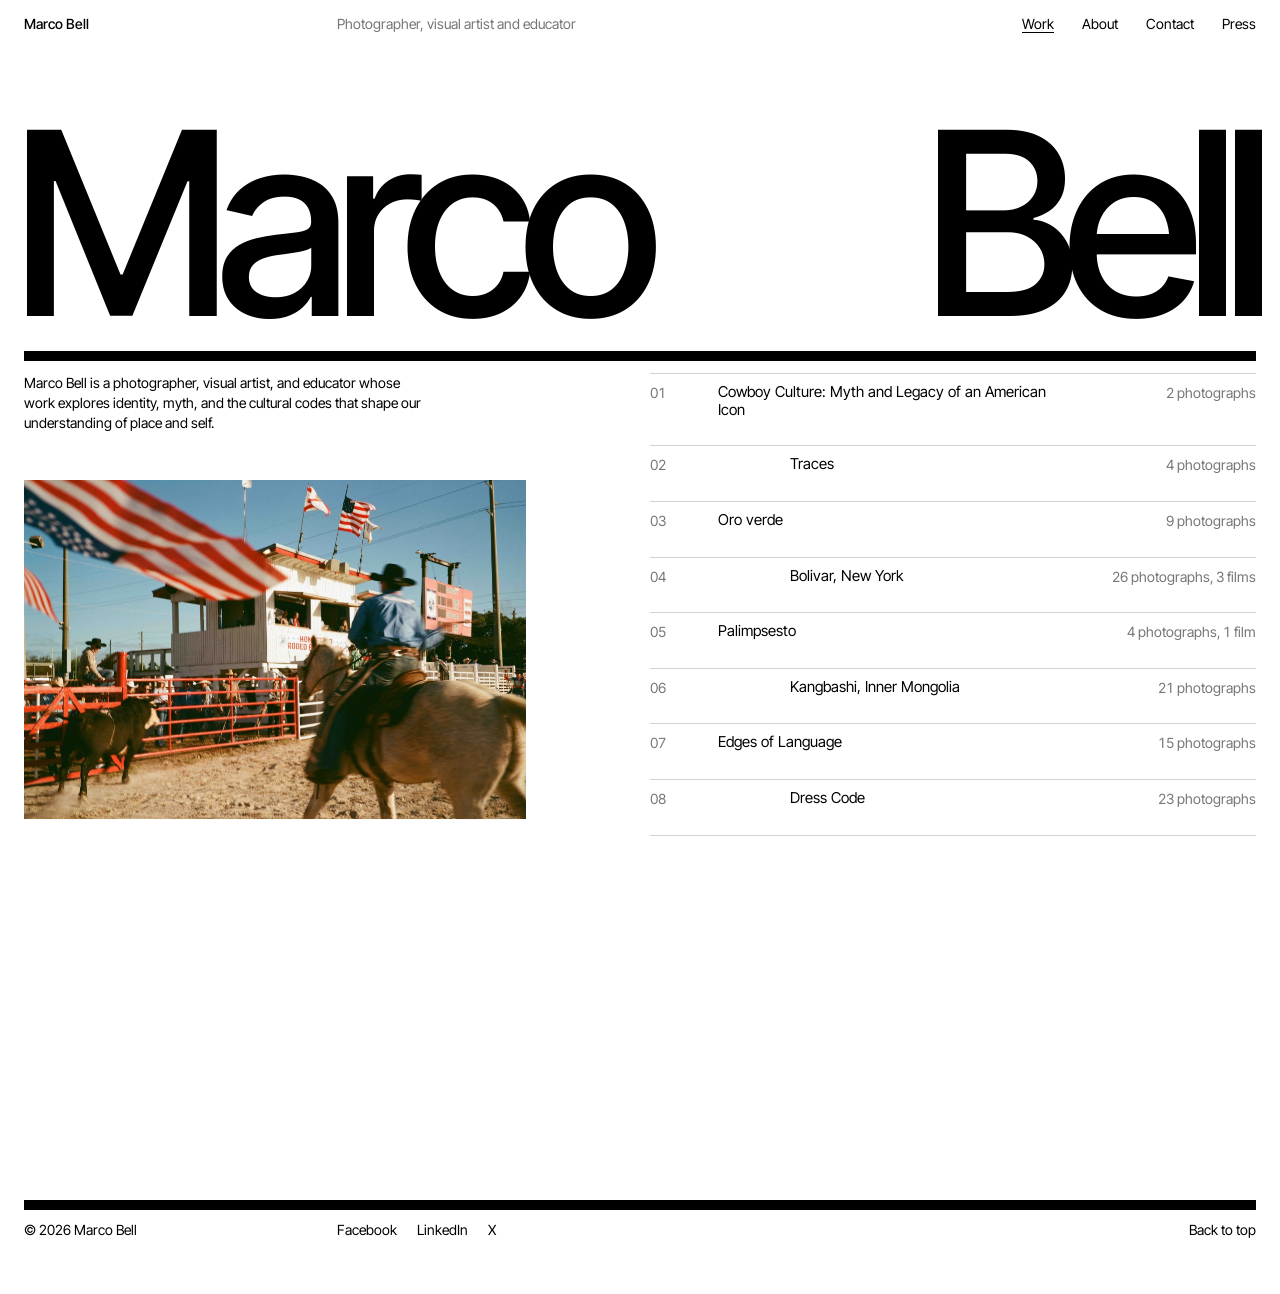
==== index.html @ 45a2f98d "marcobell.com static site Co-Authored-By: Claude Opus 5.5 <noreply@anthropic.com> Claude-Session: ht" ====
<!doctype html>
<html lang="en">
<head>
<meta charset="utf-8">
<meta name="viewport" content="width=device-width, initial-scale=1">
<title>Marco Bell</title>
<meta name="description" content="Marco Bell is a photographer, visual artist, and educator whose work explores identity, myth, and the cultural codes that shape our understanding of place and self.">
<meta property="og:title" content="Marco Bell">
<meta property="og:description" content="Marco Bell is a photographer, visual artist, and educator whose work explores identity, myth, and the cultural codes that shape our understanding of place and self.">
<meta property="og:image" content="https://marcobell.com/images/bolivarny/cover.jpg">
<link rel="preload" href="/assets/fonts/inter-tight-latin-400-normal.woff2" as="font" type="font/woff2" crossorigin>
<link rel="stylesheet" href="/assets/site.css">
</head>
<body class="index">
<a class="skip" href="#main">Skip to content</a>
<header class="top grid">
  <a class="name" href="/">Marco Bell</a>
  <p class="role">Photographer, visual artist and educator</p>
  <nav aria-label="Main"><a href="/" aria-current="page">Work</a><a href="/about">About</a><a href="/contact">Contact</a><a href="/press">Press</a></nav>
</header>
<main id="main">
<section class="home">
<p class="bigname lead" aria-hidden="true"><span>Marco</span><span>Bell</span></p>
<div class="bar"></div>
<div class="grid home-grid">
  <p class="intro">Marco Bell is a photographer, visual artist, and educator whose work explores identity, myth, and the cultural codes that shape our understanding of place and self.</p>
  <div class="stage" aria-hidden="true"><img src="/images/cowboy/cover.jpg" width="2479" height="1689" alt="" data-i="0" class="on" decoding="async"><img src="/images/traces/cover.jpg" width="1380" height="2048" alt="" data-i="1" decoding="async"><img src="/images/oro-verde/cover.jpg" width="1817" height="1440" alt="" data-i="2" decoding="async"><img src="/images/bolivarny/cover.jpg" width="1495" height="1200" alt="" data-i="3" decoding="async"><img src="/images/palimpsesto/cover.jpg" width="787" height="626" alt="" data-i="4" decoding="async"><img src="/images/kangbashi/cover.jpg" width="787" height="525" alt="" data-i="5" decoding="async"><img src="/images/edges-of-language/cover.jpg" width="1798" height="1200" alt="" data-i="6" decoding="async"><img src="/images/dresscode/cover.jpg" width="2430" height="3640" alt="" data-i="7" decoding="async"></div>
  <div class="index">
    <h1 class="sr">Work</h1>
    <ol class="works">
<li><a href="/cowboy" data-i="0"><span class="pn">01</span><span class="t">Cowboy Culture: Myth and Legacy of an American Icon</span><span class="c">2 photographs</span><img class="thumb" src="/images/cowboy/cover.jpg" width="2479" height="1689" alt="" loading="lazy" decoding="async"></a></li>
<li><a href="/traces" data-i="1"><span class="pn">02</span><span class="t">Traces</span><span class="c">4 photographs</span><img class="thumb" src="/images/traces/cover.jpg" width="1380" height="2048" alt="" loading="lazy" decoding="async"></a></li>
<li><a href="/oro-verde" data-i="2"><span class="pn">03</span><span class="t">Oro verde</span><span class="c">9 photographs</span><img class="thumb" src="/images/oro-verde/cover.jpg" width="1817" height="1440" alt="" loading="lazy" decoding="async"></a></li>
<li><a href="/bolivarny" data-i="3"><span class="pn">04</span><span class="t">Bolivar, New York</span><span class="c">26 photographs, 3 films</span><img class="thumb" src="/images/bolivarny/cover.jpg" width="1495" height="1200" alt="" loading="lazy" decoding="async"></a></li>
<li><a href="/palimpsesto" data-i="4"><span class="pn">05</span><span class="t">Palimpsesto</span><span class="c">4 photographs, 1 film</span><img class="thumb" src="/images/palimpsesto/cover.jpg" width="787" height="626" alt="" loading="lazy" decoding="async"></a></li>
<li><a href="/kangbashi" data-i="5"><span class="pn">06</span><span class="t">Kangbashi, Inner Mongolia</span><span class="c">21 photographs</span><img class="thumb" src="/images/kangbashi/cover.jpg" width="787" height="525" alt="" loading="lazy" decoding="async"></a></li>
<li><a href="/edges-of-language" data-i="6"><span class="pn">07</span><span class="t">Edges of Language</span><span class="c">15 photographs</span><img class="thumb" src="/images/edges-of-language/cover.jpg" width="1798" height="1200" alt="" loading="lazy" decoding="async"></a></li>
<li><a href="/dresscode" data-i="7"><span class="pn">08</span><span class="t">Dress Code</span><span class="c">23 photographs</span><img class="thumb" src="/images/dresscode/cover.jpg" width="2430" height="3640" alt="" loading="lazy" decoding="async"></a></li>
    </ol>
  </div>
</div>
</section>
</main>
<footer class="bottom">
  <div class="bar"></div>
  <div class="grid foot">
    <span>© 2026 Marco Bell</span>
    <span class="social"><a href="https://facebook.com/marcobellprojects" rel="me noopener" target="_blank">Facebook</a><a href="https://www.linkedin.com/in/marcobellphotographer" rel="me noopener" target="_blank">LinkedIn</a><a href="https://twitter.com/bellmarco" rel="me noopener" target="_blank">X</a></span>
    <a class="totop" href="#main">Back to top</a>
  </div>
  
</footer>
<script src="/assets/site.js" defer></script>
</body>
</html>
---- assets/site.css ----
/* marcobell.com: black and white, one grotesk, a strict 12-column grid */
@font-face { font-family: "Inter Tight"; font-style: normal; font-weight: 400; font-display: swap; src: url("fonts/inter-tight-latin-400-normal.woff2") format("woff2"); }
@font-face { font-family: "Inter Tight"; font-style: normal; font-weight: 500; font-display: swap; src: url("fonts/inter-tight-latin-500-normal.woff2") format("woff2"); }
@font-face { font-family: "Inter Tight"; font-style: italic; font-weight: 400; font-display: swap; src: url("fonts/inter-tight-latin-400-italic.woff2") format("woff2"); }
:root {
  --paper: #ffffff;
  --ink: #000000;
  --grey: #767676;
  --hair: #d4d4d4;
  --pad: 24px;
  --gap: 20px;
  --font: "Inter Tight", "Helvetica Neue", Helvetica, Arial, sans-serif;
}

*, *::before, *::after { box-sizing: border-box; }
html { -webkit-text-size-adjust: 100%; scroll-behavior: smooth; }
body {
  margin: 0;
  background: var(--paper);
  color: var(--ink);
  font: 400 14px/1.4 var(--font);
  font-feature-settings: "ss01", "cv11";
  -webkit-font-smoothing: antialiased;
}
img { display: block; max-width: 100%; height: auto; }
a { color: inherit; text-decoration: none; }
p { margin: 0; }
::selection { background: var(--ink); color: var(--paper); }
:focus-visible { outline: 2px solid var(--ink); outline-offset: 3px; }

.sr, .skip:not(:focus) {
  position: absolute; width: 1px; height: 1px; overflow: hidden;
  clip: rect(0 0 0 0); white-space: nowrap;
}
.skip:focus { position: fixed; top: 8px; left: 8px; z-index: 10; background: var(--ink); color: var(--paper); padding: 8px 12px; }

.grid {
  display: grid;
  grid-template-columns: repeat(12, minmax(0, 1fr));
  column-gap: var(--gap);
  padding: 0 var(--pad);
}
.bar { height: 10px; background: var(--ink); margin: 0 var(--pad); }
.pn { color: var(--grey); font-variant-numeric: tabular-nums; }

/* Header */
.top { padding-top: 14px; padding-bottom: 14px; align-items: baseline; }
.top .name { grid-column: 1 / 4; font-weight: 500; }
.top .role { grid-column: 4 / 8; color: var(--grey); }
.top nav { grid-column: 8 / 13; display: flex; justify-content: flex-end; gap: 28px; }
.top nav a[aria-current="page"], .top nav a:hover { text-decoration: underline; text-underline-offset: 3px; }

/* The name, set large */
.bigname {
  display: flex; justify-content: space-between;
  margin: 0; padding: 0 var(--pad);
  font-size: 20vw; font-weight: 500; line-height: .74;
  letter-spacing: -.065em;
  overflow: hidden;
}
.bigname span { display: block; padding-bottom: .06em; }
.bigname span:first-child { margin-left: -.045em; }
.bigname span:last-child { margin-right: -.01em; }
.bigname.lead { margin-top: 9vh; margin-bottom: 18px; }

/* Home */
.home-grid { margin-top: 12px; row-gap: 48px; align-items: start; }
.home .intro { grid-column: 1 / 5; grid-row: 1; max-width: 30em; }
.home .stage {
  grid-column: 1 / 6; grid-row: 2;
  position: sticky; top: 24px;
  height: min(64vh, 620px);
}
.stage img {
  position: absolute; inset: 0; width: 100%; height: 100%;
  object-fit: contain; object-position: left top;
  opacity: 0; transition: opacity .18s linear;
}
.stage img.on { opacity: 1; }
.home .index { grid-column: 7 / 13; grid-row: 1 / 3; }

.works, .presslist { list-style: none; margin: 0; padding: 0; border-bottom: 1px solid var(--hair); }
.works li, .presslist li { border-top: 1px solid var(--hair); }
.works a, .presslist a, .presslist .row {
  display: grid; grid-template-columns: 3.5rem 1fr auto; column-gap: 12px;
  padding: 9px 8px 26px; margin: 0 -8px;
}
.works .t, .presslist .t { font-size: 15px; line-height: 1.2; max-width: 22em; }
.works li:nth-child(even) .t { padding-left: 4.5rem; }
.works .c, .presslist .c { color: var(--grey); text-align: right; font-variant-numeric: tabular-nums; }
.works .thumb { display: none; }
@media (hover: hover) {
  .works a:hover, .presslist a:hover { background: var(--ink); color: var(--paper); }
  .works a:hover .pn, .works a:hover .c, .presslist a:hover .pn, .presslist a:hover .c { color: var(--paper); }
}
.works a:focus-visible { background: var(--ink); color: var(--paper); outline-offset: 0; }
.works a:focus-visible .pn, .works a:focus-visible .c { color: var(--paper); }

/* Project rooms */
.room, .simple { margin-top: 9vh; }
.room-head { padding-top: 12px; padding-bottom: 14vh; align-items: start; }
.room-head .pn { grid-column: 1 / 2; padding-top: .4em; }
.room-head h1 {
  grid-column: 2 / 11; margin: 0;
  font-size: clamp(40px, 6.6vw, 112px); font-weight: 500;
  line-height: .95; letter-spacing: -.045em;
  max-width: 13em;
}
.simple .room-head h1 { grid-column: 1 / 11; }
.room-head .meta { grid-column: 11 / 13; text-align: right; color: var(--grey); padding-top: .4em; }
.readlink { display: block; color: var(--ink); margin-top: 6px; text-decoration: underline; text-underline-offset: 3px; }

.walltext { margin-bottom: 16vh; }
.walltext .col, .simple .col { grid-column: 7 / 12; font-size: 16px; line-height: 1.55; max-width: 36rem; }
.walltext p + p, .simple .col p + p { margin-top: 1em; }
.walltext .credit { color: var(--grey); font-size: 14px; margin-top: 2em; }
.plates + .walltext { margin-top: 16vh; margin-bottom: 0; }

.plates { row-gap: 140px; align-items: start; }
.plate, .film { grid-column: var(--c); margin: 0; }
.plate img { max-height: 88vh; width: auto; }
.plate.tall img { width: 100%; }
figcaption { display: flex; gap: 16px; margin-top: 8px; font-size: 12px; line-height: 1.35; }
.film .frame { position: relative; aspect-ratio: 16 / 9; background: #f2f2f2; }
.film iframe { position: absolute; inset: 0; width: 100%; height: 100%; border: 0; }

.pager { margin-top: 20vh; }
.pager .grid { padding-top: 10px; }
.pager a { display: grid; grid-template-columns: 3.5rem 1fr; row-gap: 2px; padding: 0 8px 24px; margin: 0 -8px; }
.pager .prev { grid-column: 1 / 7; }
.pager .next { grid-column: 7 / 13; }
.pager a span:nth-child(2) { color: var(--grey); }
.pager .t { grid-column: 2; font-size: 15px; }
@media (hover: hover) {
  .pager a:hover { background: var(--ink); color: var(--paper); }
  .pager a:hover span { color: var(--paper); }
}

/* About, contact, press */
.simple .col strong { font-weight: 500; }
.simple .col p a { text-decoration: underline; text-underline-offset: 3px; }
.presslist { margin-top: 0; }
.presslist .t { font-size: 15px; }

.form { margin-top: 40px; display: grid; gap: 22px; }
.form label { display: grid; gap: 6px; }
.form label span { color: var(--grey); font-size: 13px; }
.form input, .form textarea {
  font: inherit; font-size: 16px; color: var(--ink);
  border: 0; border-bottom: 1px solid var(--ink); border-radius: 0;
  background: transparent; padding: 6px 0;
}
.form textarea { resize: vertical; border: 1px solid var(--ink); padding: 8px; }
.form input:focus-visible, .form textarea:focus-visible { outline: 2px solid var(--ink); outline-offset: 2px; }
.form button {
  justify-self: start; font: inherit; font-weight: 500;
  background: var(--ink); color: var(--paper);
  border: 0; border-radius: 0; padding: 12px 22px; cursor: pointer;
}
.form button:hover { background: #333; }
.form .hp { position: absolute; left: -9999px; }
.form .status { min-height: 1.4em; }

/* Footer */
.bottom { margin-top: 20vh; }
.foot { padding-top: 10px; padding-bottom: 6vh; }
.foot > span:first-child { grid-column: 1 / 4; }
.foot .social { grid-column: 4 / 10; display: flex; gap: 20px; }
.foot .totop { grid-column: 10 / 13; text-align: right; }
.foot a:hover { text-decoration: underline; text-underline-offset: 3px; }
.index .bottom { margin-top: 16vh; }

/* Phones and small tablets */
@media (max-width: 899px) {
  :root { --pad: 16px; --gap: 12px; }
  .grid { grid-template-columns: repeat(6, minmax(0, 1fr)); }
  .grid > * { grid-column: 1 / -1; }
  .bar { height: 8px; }

  .top { row-gap: 4px; }
  .top .name { grid-column: 1 / 3; }
  .top nav { grid-column: 3 / 7; gap: 16px; }
  .top .role { grid-column: 1 / -1; grid-row: 2; }

  .bigname.lead { margin-top: 6vh; }
  .home .stage { display: none; }
  .home .index, .home .intro { grid-column: 1 / -1; grid-row: auto; }
  .works a, .presslist a, .presslist .row { grid-template-columns: 2.5rem 1fr; padding-bottom: 18px; }
  .works li:nth-child(even) .t { padding-left: 0; }
  .works .c, .presslist .c { grid-column: 2; text-align: left; margin-top: 4px; overflow-wrap: anywhere; }
  .works .thumb { display: block; grid-column: 1 / -1; margin-top: 14px; width: 100%; }

  .room, .simple { margin-top: 5vh; }
  .room-head { padding-bottom: 8vh; row-gap: 10px; }
  .room-head .pn { grid-column: 1 / -1; }
  .room-head h1, .simple .room-head h1 { grid-column: 1 / -1; font-size: clamp(36px, 11vw, 64px); }
  .room-head .meta { grid-column: 1 / -1; text-align: left; }
  .walltext .col, .simple .col { grid-column: 1 / -1; }

  .plates { row-gap: 56px; }
  .plate, .film { grid-column: 1 / -1; }
  .plate.tall:nth-child(odd) { grid-column: 1 / 6; }
  .plate.tall:nth-child(even) { grid-column: 2 / 7; }
  .plate img { max-height: none; width: 100%; }

  .pager .prev, .pager .next { grid-column: 1 / -1; }
  .foot > span:first-child, .foot .social, .foot .totop { grid-column: 1 / -1; text-align: left; }
  .foot { row-gap: 8px; }
}

@media (prefers-reduced-motion: reduce) {
  html { scroll-behavior: auto; }
  .stage img { transition: none; }
}
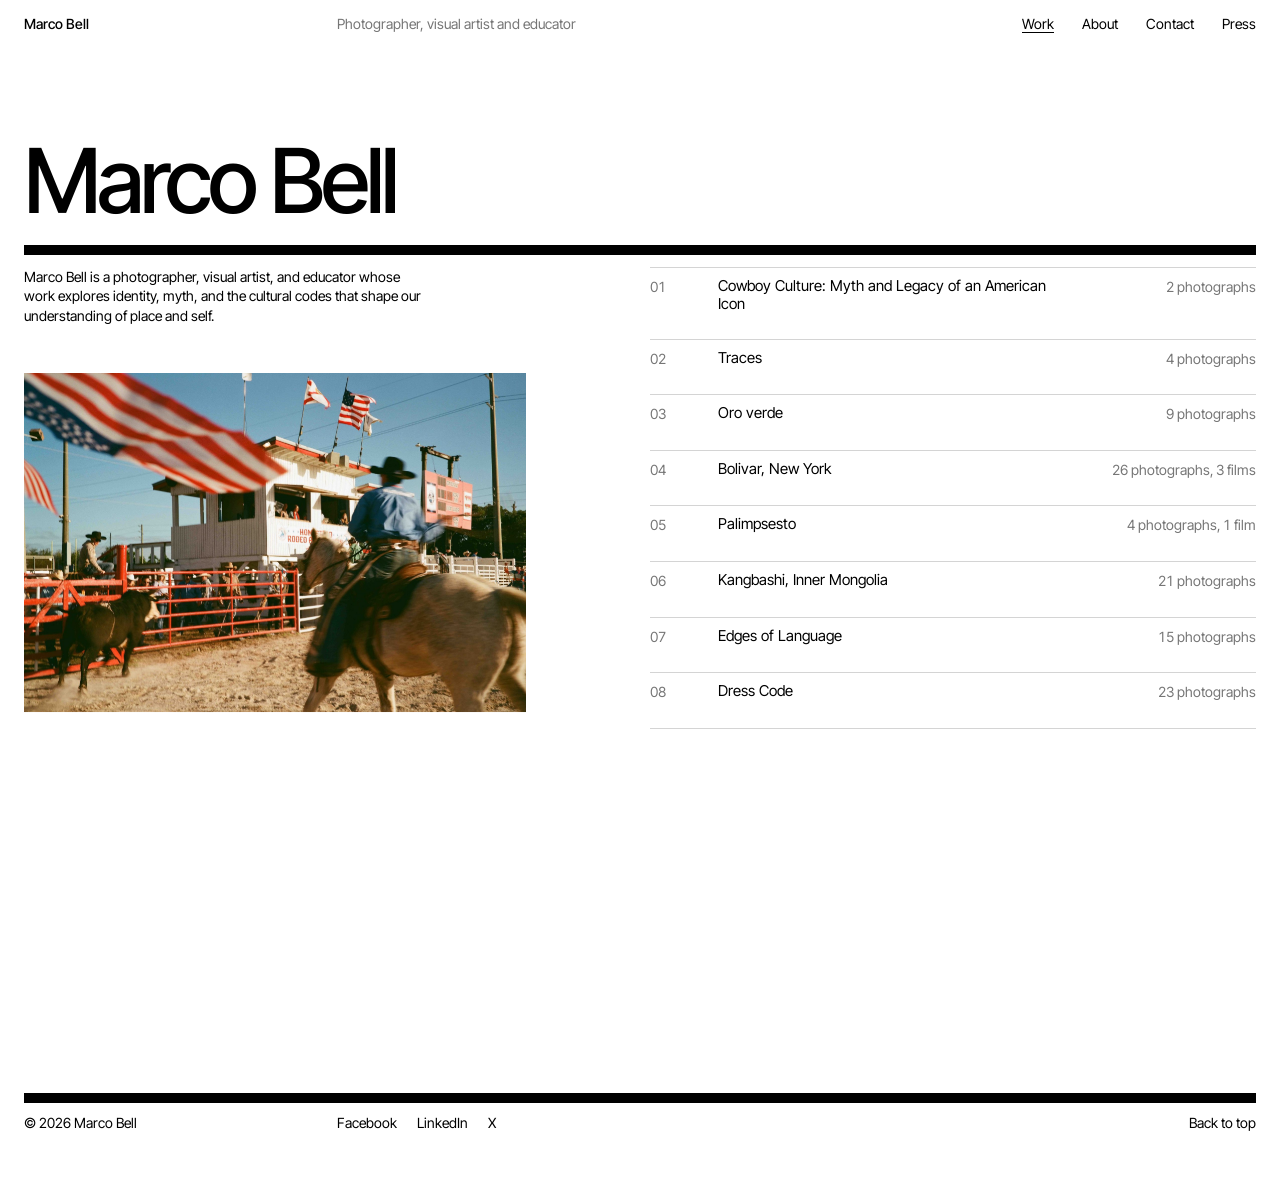
==== commit c51189cd: "Smaller name on the home page, none in the footer Co-Authored-By: Claude Opus 5.5 <noreply@anthropic" ====
--- a/index.html
+++ b/index.html
@@ -20,7 +20,7 @@
 </header>
 <main id="main">
 <section class="home">
-<p class="bigname lead" aria-hidden="true"><span>Marco</span><span>Bell</span></p>
+<p class="bigname lead" aria-hidden="true"><span>Marco</span> <span>Bell</span></p>
 <div class="bar"></div>
 <div class="grid home-grid">
   <p class="intro">Marco Bell is a photographer, visual artist, and educator whose work explores identity, myth, and the cultural codes that shape our understanding of place and self.</p>
--- a/assets/site.css
+++ b/assets/site.css
@@ -50,18 +50,13 @@
 .top nav { grid-column: 8 / 13; display: flex; justify-content: flex-end; gap: 28px; }
 .top nav a[aria-current="page"], .top nav a:hover { text-decoration: underline; text-underline-offset: 3px; }
 
-/* The name, set large */
+/* The name */
 .bigname {
-  display: flex; justify-content: space-between;
   margin: 0; padding: 0 var(--pad);
-  font-size: 20vw; font-weight: 500; line-height: .74;
-  letter-spacing: -.065em;
-  overflow: hidden;
-}
-.bigname span { display: block; padding-bottom: .06em; }
-.bigname span:first-child { margin-left: -.045em; }
-.bigname span:last-child { margin-right: -.01em; }
-.bigname.lead { margin-top: 9vh; margin-bottom: 18px; }
+  font-size: clamp(44px, 7vw, 116px); font-weight: 500; line-height: .95;
+  letter-spacing: -.045em;
+}
+.bigname.lead { margin-top: 10vh; margin-bottom: 22px; }
 
 /* Home */
 .home-grid { margin-top: 12px; row-gap: 48px; align-items: start; }
@@ -86,7 +81,6 @@
   padding: 9px 8px 26px; margin: 0 -8px;
 }
 .works .t, .presslist .t { font-size: 15px; line-height: 1.2; max-width: 22em; }
-.works li:nth-child(even) .t { padding-left: 4.5rem; }
 .works .c, .presslist .c { color: var(--grey); text-align: right; font-variant-numeric: tabular-nums; }
 .works .thumb { display: none; }
 @media (hover: hover) {
@@ -116,10 +110,11 @@
 .walltext .credit { color: var(--grey); font-size: 14px; margin-top: 2em; }
 .plates + .walltext { margin-top: 16vh; margin-bottom: 0; }
 
-.plates { row-gap: 140px; align-items: start; }
-.plate, .film { grid-column: var(--c); margin: 0; }
-.plate img { max-height: 88vh; width: auto; }
-.plate.tall img { width: 100%; }
+/* Plates stack in one column, every image starting on the title's left edge */
+.plates { row-gap: 104px; align-items: start; }
+.plate, .film { grid-column: 2 / 13; margin: 0; }
+.plate img { max-height: 86vh; width: auto; max-width: 100%; }
+.film { max-width: 1100px; }
 figcaption { display: flex; gap: 16px; margin-top: 8px; font-size: 12px; line-height: 1.35; }
 .film .frame { position: relative; aspect-ratio: 16 / 9; background: #f2f2f2; }
 .film iframe { position: absolute; inset: 0; width: 100%; height: 100%; border: 0; }
@@ -186,7 +181,6 @@
   .home .stage { display: none; }
   .home .index, .home .intro { grid-column: 1 / -1; grid-row: auto; }
   .works a, .presslist a, .presslist .row { grid-template-columns: 2.5rem 1fr; padding-bottom: 18px; }
-  .works li:nth-child(even) .t { padding-left: 0; }
   .works .c, .presslist .c { grid-column: 2; text-align: left; margin-top: 4px; overflow-wrap: anywhere; }
   .works .thumb { display: block; grid-column: 1 / -1; margin-top: 14px; width: 100%; }
 
@@ -199,8 +193,6 @@
 
   .plates { row-gap: 56px; }
   .plate, .film { grid-column: 1 / -1; }
-  .plate.tall:nth-child(odd) { grid-column: 1 / 6; }
-  .plate.tall:nth-child(even) { grid-column: 2 / 7; }
   .plate img { max-height: none; width: 100%; }
 
   .pager .prev, .pager .next { grid-column: 1 / -1; }
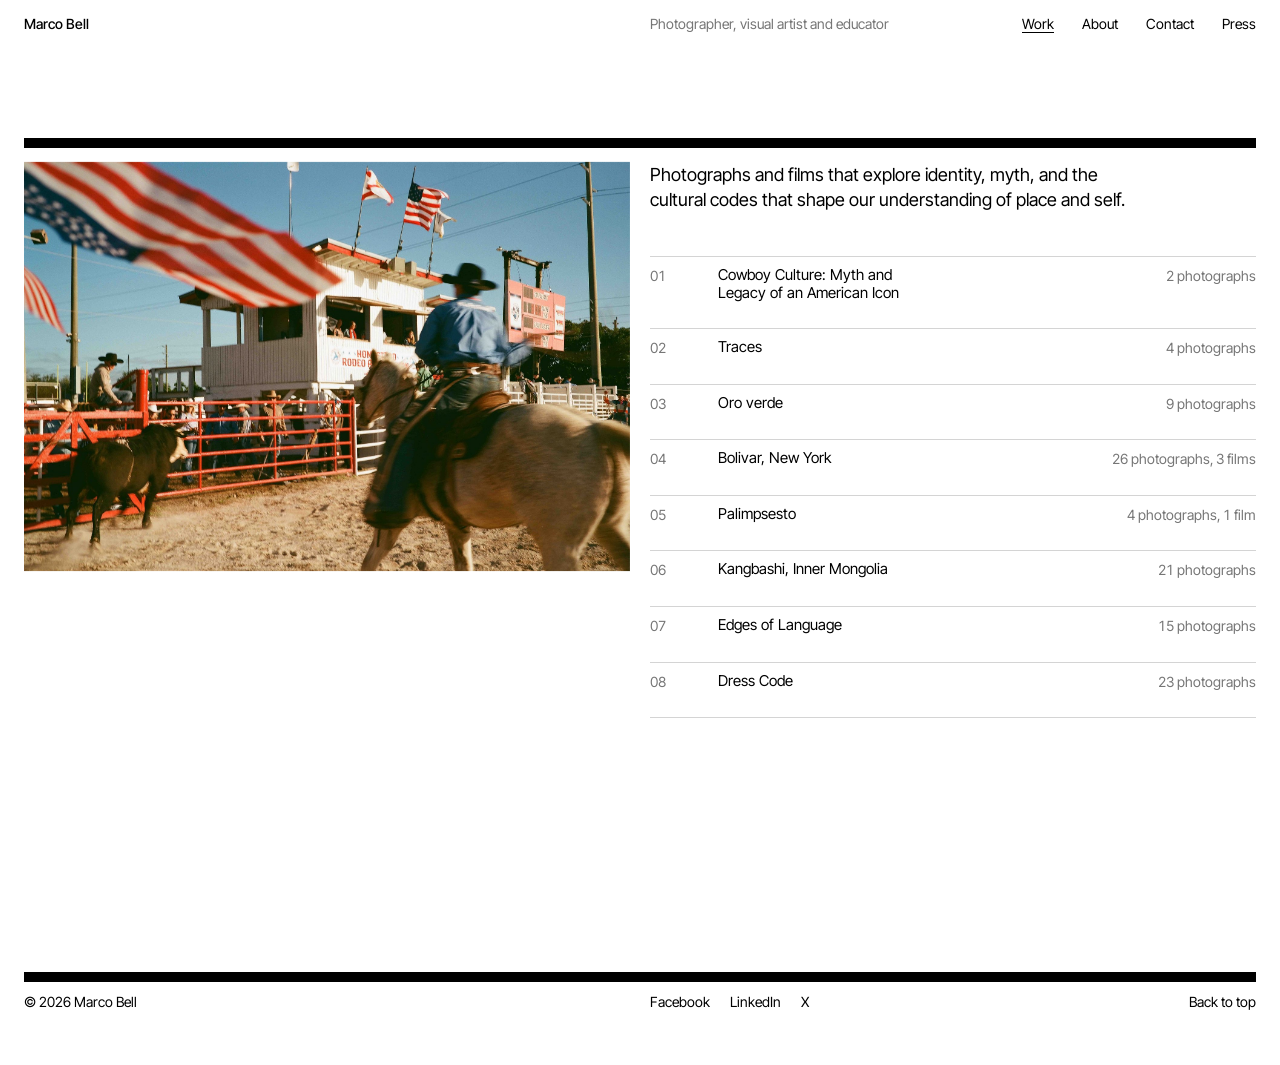
==== commit b74c0c61: "Home: say the name once Remove the big name and start the intro with the work, not the name.  Co-Aut" ====
--- a/index.html
+++ b/index.html
@@ -20,10 +20,9 @@
 </header>
 <main id="main">
 <section class="home">
-<p class="bigname lead" aria-hidden="true"><span>Marco</span> <span>Bell</span></p>
 <div class="bar"></div>
 <div class="grid home-grid">
-  <p class="intro">Marco Bell is a photographer, visual artist, and educator whose work explores identity, myth, and the cultural codes that shape our understanding of place and self.</p>
+  <p class="intro">Photographs and films that explore identity, myth, and the cultural codes that shape our understanding of place and self.</p>
   <div class="stage" aria-hidden="true"><img src="/images/cowboy/cover.jpg" width="2479" height="1689" alt="" data-i="0" class="on" decoding="async"><img src="/images/traces/cover.jpg" width="1380" height="2048" alt="" data-i="1" decoding="async"><img src="/images/oro-verde/cover.jpg" width="1817" height="1440" alt="" data-i="2" decoding="async"><img src="/images/bolivarny/cover.jpg" width="1495" height="1200" alt="" data-i="3" decoding="async"><img src="/images/palimpsesto/cover.jpg" width="787" height="626" alt="" data-i="4" decoding="async"><img src="/images/kangbashi/cover.jpg" width="787" height="525" alt="" data-i="5" decoding="async"><img src="/images/edges-of-language/cover.jpg" width="1798" height="1200" alt="" data-i="6" decoding="async"><img src="/images/dresscode/cover.jpg" width="2430" height="3640" alt="" data-i="7" decoding="async"></div>
   <div class="index">
     <h1 class="sr">Work</h1>
--- a/assets/site.css
+++ b/assets/site.css
@@ -165,6 +165,42 @@
 .foot a:hover { text-decoration: underline; text-underline-offset: 3px; }
 .index .bottom { margin-top: 16vh; }
 
+/* Desktop: everything hangs from two lines, column 1 and column 7.
+   The phone layout below is left exactly as it was. */
+@media (min-width: 900px) {
+  .top .role { grid-column: 7 / 10; }
+  .top nav { grid-column: 10 / 13; }
+
+  /* Home: the header carries the name, once */
+  .home > .bar { margin-top: 10vh; }
+  .home-grid { margin-top: 14px; row-gap: 44px; grid-template-rows: auto 1fr; }
+  .works .t, .presslist .t { text-wrap: balance; }
+  .simple .col:has(.presslist) { max-width: none; font-size: 14px; }
+  .home .stage { grid-column: 1 / 7; grid-row: 1 / 3; top: 24px; height: min(76vh, 780px); }
+  .home .intro { grid-column: 7 / 13; grid-row: 1; font-size: 18px; line-height: 1.4; max-width: 28em; }
+  .home .index { grid-column: 7 / 13; grid-row: 2; }
+  .index .bottom { margin-top: 14vh; }
+
+  /* Project and page titles: a label line, then a title at reading size */
+  .room-head { padding-top: 14px; padding-bottom: 10vh; row-gap: 22px; }
+  .room-head .pn { grid-column: 1 / 7; grid-row: 1; padding-top: 0; }
+  .room-head .meta { grid-column: 7 / 13; grid-row: 1; text-align: left; padding-top: 0; }
+  .room-head h1, .simple .room-head h1 {
+    grid-column: 1 / 13; grid-row: 2;
+    font-size: clamp(34px, 3.4vw, 58px); line-height: 1.04; letter-spacing: -.03em;
+    max-width: 17em; text-wrap: balance;
+  }
+  .simple .room-head h1 { grid-row: 1; }
+  .walltext .col, .simple .col { grid-column: 7 / 13; }
+
+  .plate, .film { grid-column: 1 / 13; }
+  .plate.wide img { max-height: 84vh; }
+
+  .foot > span:first-child { grid-column: 1 / 7; }
+  .foot .social { grid-column: 7 / 10; }
+  .foot .totop { grid-column: 10 / 13; }
+}
+
 /* Phones and small tablets */
 @media (max-width: 899px) {
   :root { --pad: 16px; --gap: 12px; }
@@ -177,7 +213,8 @@
   .top nav { grid-column: 3 / 7; gap: 16px; }
   .top .role { grid-column: 1 / -1; grid-row: 2; }
 
-  .bigname.lead { margin-top: 6vh; }
+  .home > .bar { margin-top: 5vh; }
+  .home .intro { font-size: 17px; line-height: 1.4; }
   .home .stage { display: none; }
   .home .index, .home .intro { grid-column: 1 / -1; grid-row: auto; }
   .works a, .presslist a, .presslist .row { grid-template-columns: 2.5rem 1fr; padding-bottom: 18px; }
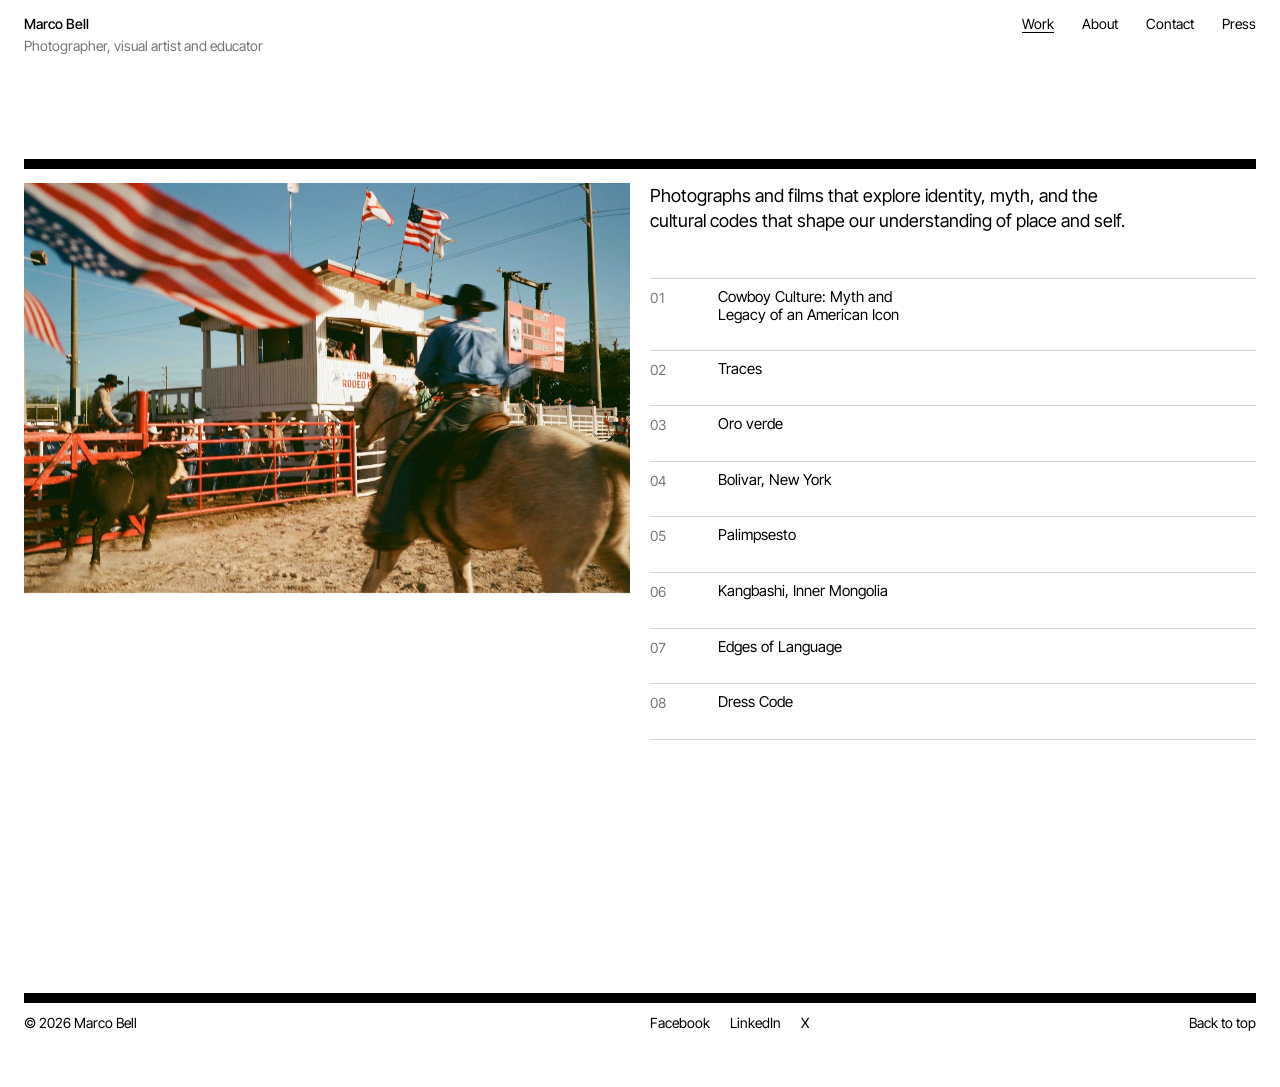
==== commit b94e8e98: "Tagline under the name, drop photo and film counts Co-Authored-By: Claude Opus 5.5 <noreply@anthropi" ====
--- a/index.html
+++ b/index.html
@@ -27,14 +27,14 @@
   <div class="index">
     <h1 class="sr">Work</h1>
     <ol class="works">
-<li><a href="/cowboy" data-i="0"><span class="pn">01</span><span class="t">Cowboy Culture: Myth and Legacy of an American Icon</span><span class="c">2 photographs</span><img class="thumb" src="/images/cowboy/cover.jpg" width="2479" height="1689" alt="" loading="lazy" decoding="async"></a></li>
-<li><a href="/traces" data-i="1"><span class="pn">02</span><span class="t">Traces</span><span class="c">4 photographs</span><img class="thumb" src="/images/traces/cover.jpg" width="1380" height="2048" alt="" loading="lazy" decoding="async"></a></li>
-<li><a href="/oro-verde" data-i="2"><span class="pn">03</span><span class="t">Oro verde</span><span class="c">9 photographs</span><img class="thumb" src="/images/oro-verde/cover.jpg" width="1817" height="1440" alt="" loading="lazy" decoding="async"></a></li>
-<li><a href="/bolivarny" data-i="3"><span class="pn">04</span><span class="t">Bolivar, New York</span><span class="c">26 photographs, 3 films</span><img class="thumb" src="/images/bolivarny/cover.jpg" width="1495" height="1200" alt="" loading="lazy" decoding="async"></a></li>
-<li><a href="/palimpsesto" data-i="4"><span class="pn">05</span><span class="t">Palimpsesto</span><span class="c">4 photographs, 1 film</span><img class="thumb" src="/images/palimpsesto/cover.jpg" width="787" height="626" alt="" loading="lazy" decoding="async"></a></li>
-<li><a href="/kangbashi" data-i="5"><span class="pn">06</span><span class="t">Kangbashi, Inner Mongolia</span><span class="c">21 photographs</span><img class="thumb" src="/images/kangbashi/cover.jpg" width="787" height="525" alt="" loading="lazy" decoding="async"></a></li>
-<li><a href="/edges-of-language" data-i="6"><span class="pn">07</span><span class="t">Edges of Language</span><span class="c">15 photographs</span><img class="thumb" src="/images/edges-of-language/cover.jpg" width="1798" height="1200" alt="" loading="lazy" decoding="async"></a></li>
-<li><a href="/dresscode" data-i="7"><span class="pn">08</span><span class="t">Dress Code</span><span class="c">23 photographs</span><img class="thumb" src="/images/dresscode/cover.jpg" width="2430" height="3640" alt="" loading="lazy" decoding="async"></a></li>
+<li><a href="/cowboy" data-i="0"><span class="pn">01</span><span class="t">Cowboy Culture: Myth and Legacy of an American Icon</span><img class="thumb" src="/images/cowboy/cover.jpg" width="2479" height="1689" alt="" loading="lazy" decoding="async"></a></li>
+<li><a href="/traces" data-i="1"><span class="pn">02</span><span class="t">Traces</span><img class="thumb" src="/images/traces/cover.jpg" width="1380" height="2048" alt="" loading="lazy" decoding="async"></a></li>
+<li><a href="/oro-verde" data-i="2"><span class="pn">03</span><span class="t">Oro verde</span><img class="thumb" src="/images/oro-verde/cover.jpg" width="1817" height="1440" alt="" loading="lazy" decoding="async"></a></li>
+<li><a href="/bolivarny" data-i="3"><span class="pn">04</span><span class="t">Bolivar, New York</span><img class="thumb" src="/images/bolivarny/cover.jpg" width="1495" height="1200" alt="" loading="lazy" decoding="async"></a></li>
+<li><a href="/palimpsesto" data-i="4"><span class="pn">05</span><span class="t">Palimpsesto</span><img class="thumb" src="/images/palimpsesto/cover.jpg" width="787" height="626" alt="" loading="lazy" decoding="async"></a></li>
+<li><a href="/kangbashi" data-i="5"><span class="pn">06</span><span class="t">Kangbashi, Inner Mongolia</span><img class="thumb" src="/images/kangbashi/cover.jpg" width="787" height="525" alt="" loading="lazy" decoding="async"></a></li>
+<li><a href="/edges-of-language" data-i="6"><span class="pn">07</span><span class="t">Edges of Language</span><img class="thumb" src="/images/edges-of-language/cover.jpg" width="1798" height="1200" alt="" loading="lazy" decoding="async"></a></li>
+<li><a href="/dresscode" data-i="7"><span class="pn">08</span><span class="t">Dress Code</span><img class="thumb" src="/images/dresscode/cover.jpg" width="2430" height="3640" alt="" loading="lazy" decoding="async"></a></li>
     </ol>
   </div>
 </div>
--- a/assets/site.css
+++ b/assets/site.css
@@ -168,8 +168,10 @@
 /* Desktop: everything hangs from two lines, column 1 and column 7.
    The phone layout below is left exactly as it was. */
 @media (min-width: 900px) {
-  .top .role { grid-column: 7 / 10; }
-  .top nav { grid-column: 10 / 13; }
+  .top { row-gap: 2px; }
+  .top .name { grid-column: 1 / 7; grid-row: 1; }
+  .top .role { grid-column: 1 / 7; grid-row: 2; }
+  .top nav { grid-column: 7 / 13; grid-row: 1; }
 
   /* Home: the header carries the name, once */
   .home > .bar { margin-top: 10vh; }
@@ -185,6 +187,7 @@
   .room-head { padding-top: 14px; padding-bottom: 10vh; row-gap: 22px; }
   .room-head .pn { grid-column: 1 / 7; grid-row: 1; padding-top: 0; }
   .room-head .meta { grid-column: 7 / 13; grid-row: 1; text-align: left; padding-top: 0; }
+  .room-head .meta .readlink { margin-top: 0; }
   .room-head h1, .simple .room-head h1 {
     grid-column: 1 / 13; grid-row: 2;
     font-size: clamp(34px, 3.4vw, 58px); line-height: 1.04; letter-spacing: -.03em;
